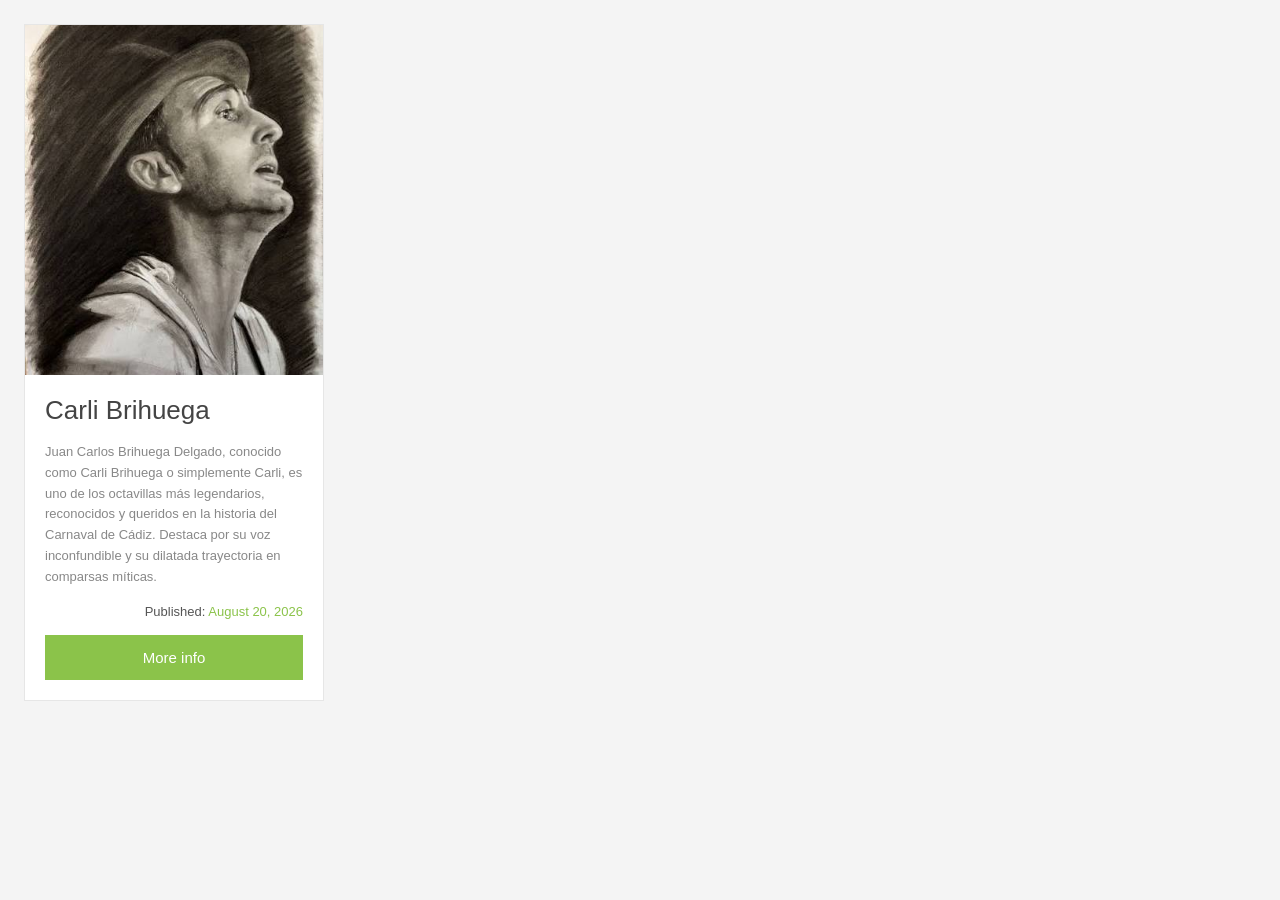
==== ejercicio-4/index.html @ 42e6b9cf "Ejercicio 4" ====
<!DOCTYPE html>
<html lang="es">
<head>
  <meta charset="UTF-8">
  <meta name="viewport" content="width=device-width, initial-scale=1.0">
  <title>Ejercicio 4 — Card con Grid</title>
  <link rel="stylesheet" href="estilos.css">
</head>
<body>
  <article class="card">
    <!-- Cambia el src por tu propia imagen -->
    <img class="card-img" src="img/Carli.jpg" alt="Imagen del Carli">
    <div class="card-body">
      <h2 class="card-title">Carli Brihuega</h2>
      <p class="card-text">
       Juan Carlos Brihuega Delgado, conocido como Carli Brihuega o simplemente Carli, es uno de los octavillas más legendarios, reconocidos y queridos en la historia del Carnaval de Cádiz.
       Destaca por su voz inconfundible y su dilatada trayectoria en comparsas míticas.
      </p>
      <p class="card-date">Published: <span>August 20, 2026</span></p>
      <a class="card-btn" href="#">More info</a>
    </div>
  </article>
</body>
</html>
---- ejercicio-4/estilos.css ----
@charset "UTF-8";
/* ============================================================
Ejercicio 4 — Crearemos un elemento de tipo card con Grid CSS.
Las alineaciones deberán hacerse con esta característica, 
pero el html es totalmente abierto.
============================================================ */
* {
  box-sizing: border-box;
}

body {
  font-family: Arial, Helvetica, sans-serif;
  margin: 24px;
  background-color: #f4f4f4;
}

.card {
  display: grid;
  grid-template-rows: auto auto;
  width: 300px;
  background-color: #ffffff;
  border: 1px solid #e6e6e6;
}

.card-img {
  display: block;
  width: 100%;
  height: 350px;
  -o-object-fit: cover;
     object-fit: cover;
}

.card-body {
  display: grid;
  gap: 16px;
  padding: 20px;
}

.card-title {
  margin: 0;
  font-size: 26px;
  font-weight: 400;
  color: #444444;
}

.card-text {
  margin: 0;
  font-size: 13px;
  line-height: 1.6;
  color: #888888;
}

.card-date {
  margin: 0;
  justify-self: end;
  font-size: 13px;
  color: #555555;
}

.card-date span {
  color: #8bc34a;
}

.card-btn {
  display: block;
  padding: 14px;
  background-color: #8bc34a;
  color: #ffffff;
  text-align: center;
  text-decoration: none;
  font-size: 15px;
}/*# sourceMappingURL=estilos.css.map */
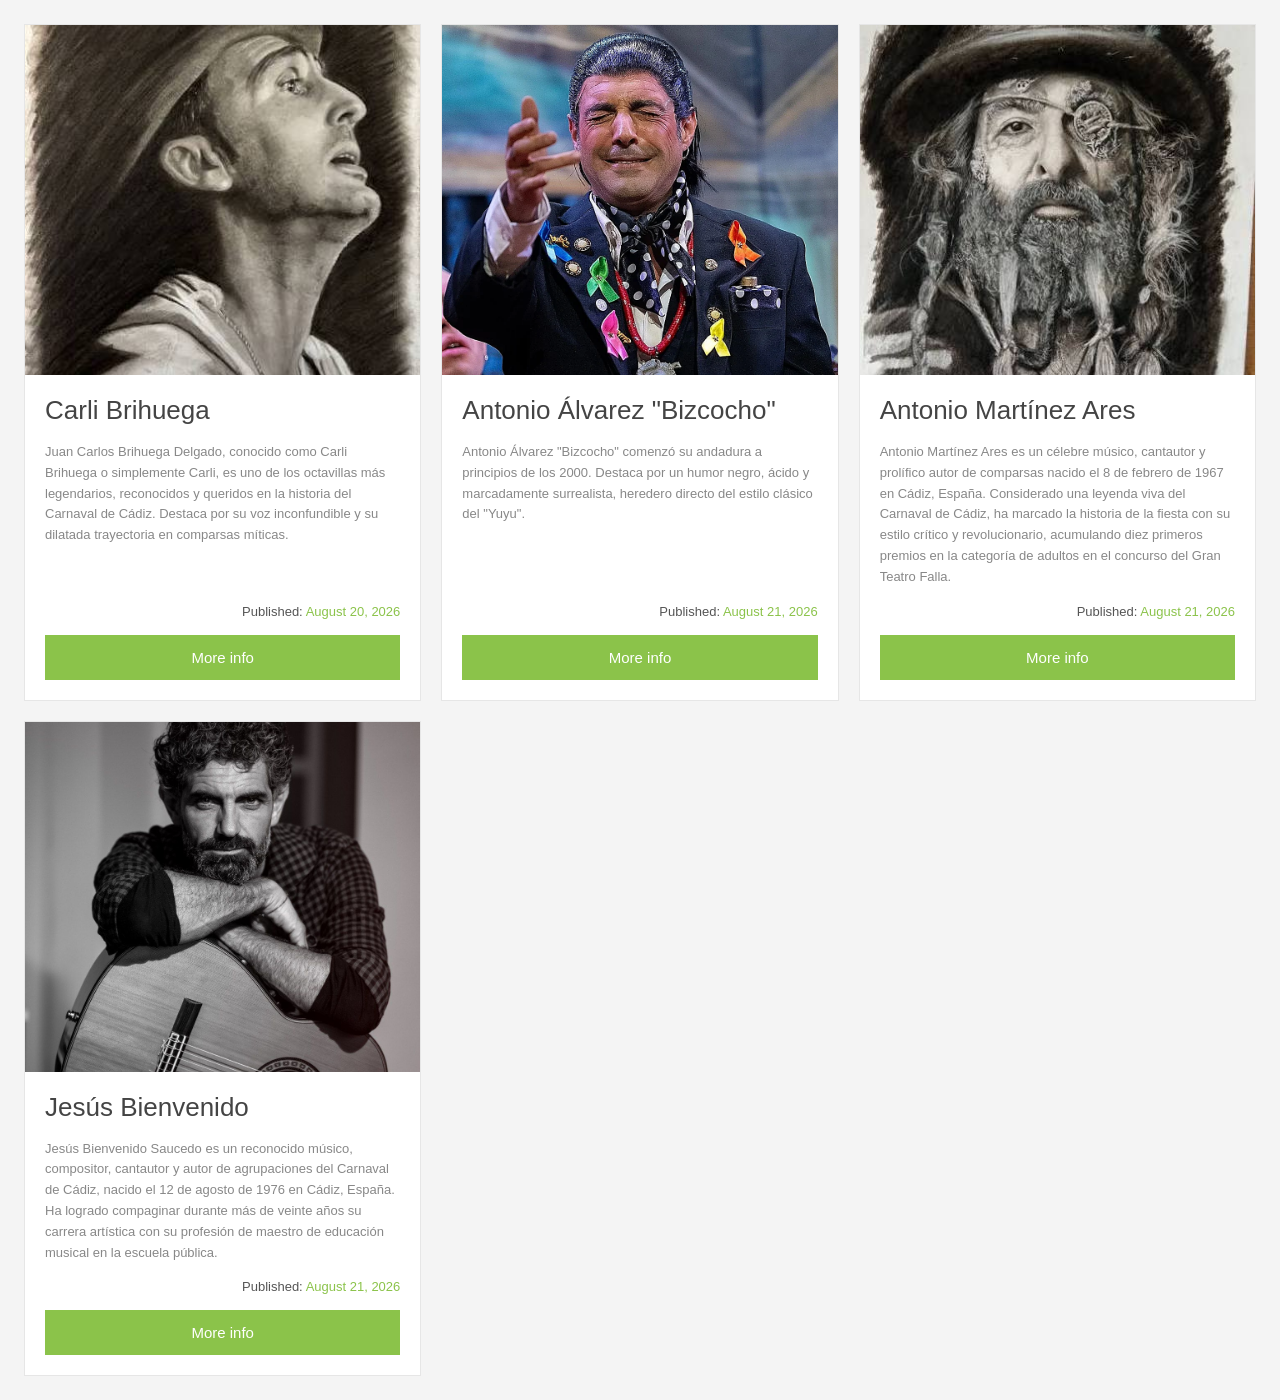
==== commit f7fe6476: "Ejercicio 4 corregido. Ahora tenemos varias cards" ====
--- a/ejercicio-4/index.html
+++ b/ejercicio-4/index.html
@@ -7,18 +7,60 @@
   <link rel="stylesheet" href="estilos.css">
 </head>
 <body>
-  <article class="card">
-    <!-- Cambia el src por tu propia imagen -->
-    <img class="card-img" src="img/Carli.jpg" alt="Imagen del Carli">
-    <div class="card-body">
-      <h2 class="card-title">Carli Brihuega</h2>
-      <p class="card-text">
-       Juan Carlos Brihuega Delgado, conocido como Carli Brihuega o simplemente Carli, es uno de los octavillas más legendarios, reconocidos y queridos en la historia del Carnaval de Cádiz.
-       Destaca por su voz inconfundible y su dilatada trayectoria en comparsas míticas.
-      </p>
-      <p class="card-date">Published: <span>August 20, 2026</span></p>
-      <a class="card-btn" href="#">More info</a>
-    </div>
-  </article>
+  <div class="card-list">
+
+    <article class="card">
+      <img class="card-img" src="img/Carli.jpg" alt="Imagen del Carli">
+      <div class="card-body">
+        <h2 class="card-title">Carli Brihuega</h2>
+        <p class="card-text">
+         Juan Carlos Brihuega Delgado, conocido como Carli Brihuega o simplemente Carli, es uno de los octavillas más legendarios, reconocidos y queridos en la historia del Carnaval de Cádiz.
+         Destaca por su voz inconfundible y su dilatada trayectoria en comparsas míticas.
+        </p>
+        <p class="card-date">Published: <span>August 20, 2026</span></p>
+        <a class="card-btn" href="#">More info</a>
+      </div>
+    </article>
+
+    <article class="card">
+      <img class="card-img" src="img/bizcocho.webp" alt="Imagen 2">
+      <div class="card-body">
+        <h2 class="card-title">Antonio Álvarez "Bizcocho"</h2>
+        <p class="card-text">
+         Antonio Álvarez "Bizcocho" comenzó su andadura a principios de los 2000. Destaca por un humor negro, ácido y marcadamente surrealista, heredero directo del estilo clásico del "Yuyu".
+        </p>
+        <p class="card-date">Published: <span>August 21, 2026</span></p>
+        <a class="card-btn" href="#">More info</a>
+      </div>
+    </article>
+
+    <article class="card">
+      <img class="card-img" src="img/ares.jpg" alt="Imagen 3">
+      <div class="card-body">
+        <h2 class="card-title">Antonio Martínez Ares</h2>
+        <p class="card-text">
+         Antonio Martínez Ares es un célebre músico, cantautor y prolífico autor de comparsas nacido el 8 de febrero de 1967 en Cádiz, España. 
+         Considerado una leyenda viva del Carnaval de Cádiz, ha marcado la historia de la fiesta con su estilo crítico y revolucionario, 
+         acumulando diez primeros premios en la categoría de adultos en el concurso del Gran Teatro Falla.
+        </p>
+        <p class="card-date">Published: <span>August 21, 2026</span></p>
+        <a class="card-btn" href="#">More info</a>
+      </div>
+    </article>
+
+    <article class="card">
+      <img class="card-img" src="img/bienvenido.jpg" alt="Imagen 4">
+      <div class="card-body">
+        <h2 class="card-title">Jesús Bienvenido</h2>
+        <p class="card-text">
+         Jesús Bienvenido Saucedo es un reconocido músico, compositor, cantautor y autor de agrupaciones del Carnaval de Cádiz, nacido el 12 de agosto de 1976 en Cádiz, España. 
+         Ha logrado compaginar durante más de veinte años su carrera artística con su profesión de maestro de educación musical en la escuela pública.
+        </p>
+        <p class="card-date">Published: <span>August 21, 2026</span></p>
+        <a class="card-btn" href="#">More info</a>
+      </div>
+    </article>
+
+  </div>
 </body>
 </html>
--- a/ejercicio-4/estilos.css
+++ b/ejercicio-4/estilos.css
@@ -1,7 +1,7 @@
 @charset "UTF-8";
 /* ============================================================
 Ejercicio 4 — Crearemos un elemento de tipo card con Grid CSS.
-Las alineaciones deberán hacerse con esta característica, 
+Las alineaciones deberán hacerse con esta característica,
 pero el html es totalmente abierto.
 ============================================================ */
 * {
@@ -14,10 +14,15 @@
   background-color: #f4f4f4;
 }
 
+.card-list {
+  display: grid;
+  grid-template-columns: repeat(auto-fill, minmax(300px, 1fr));
+  gap: 20px;
+}
+
 .card {
   display: grid;
-  grid-template-rows: auto auto;
-  width: 300px;
+  grid-template-rows: auto 1fr;
   background-color: #ffffff;
   border: 1px solid #e6e6e6;
 }
@@ -32,6 +37,7 @@
 
 .card-body {
   display: grid;
+  grid-template-rows: auto 1fr auto auto;
   gap: 16px;
   padding: 20px;
 }
